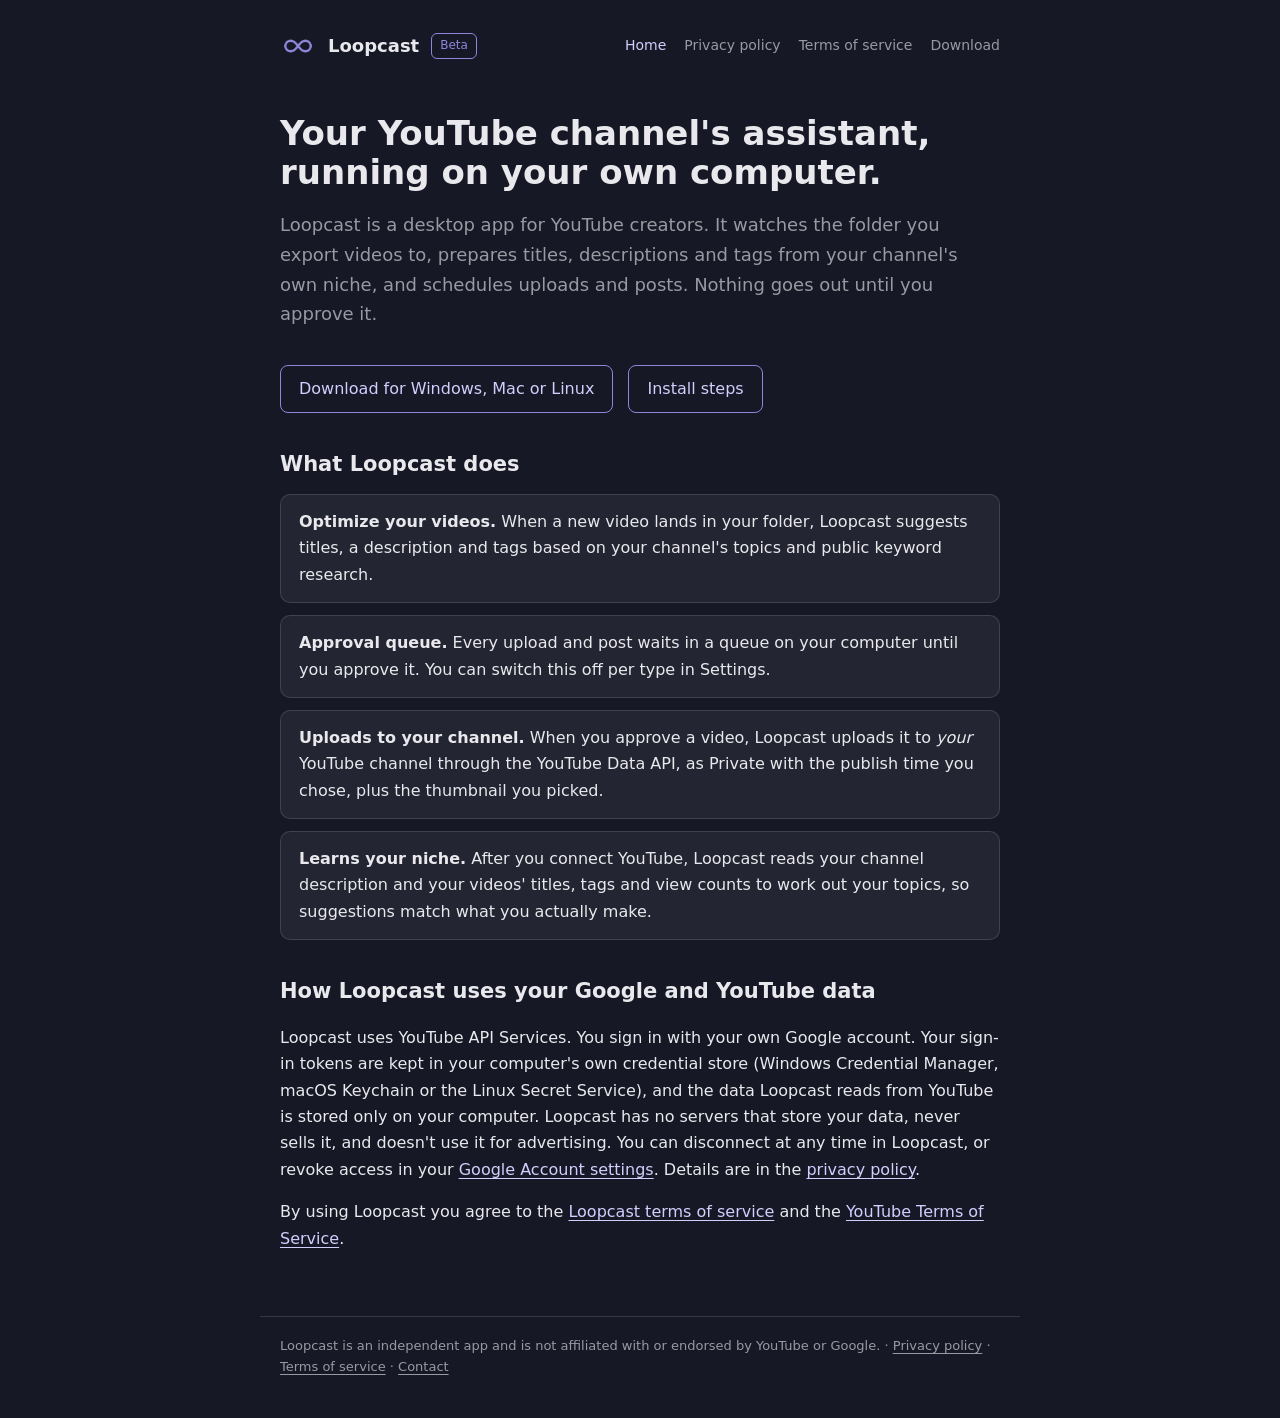
==== docs/index.html @ 0254b3d3 "Add homepage, privacy policy and terms of service for GitHub Pages Co-Authored-By: Claude Opus 5.5 <" ====
<!doctype html>
<html lang="en">
<head>
<meta charset="utf-8">
<meta name="viewport" content="width=device-width, initial-scale=1">
<title>Loopcast: desktop automation for YouTube creators</title>
<meta name="description" content="Loopcast is a desktop app that prepares, schedules and publishes a creator's own YouTube videos, X posts and short clips, with every item waiting for the creator's approval.">
<link rel="icon" href="loopcast-logo-120.png">
<link rel="stylesheet" href="style.css">
</head>
<body>
<header>
  <img src="loopcast-logo-120.png" alt="Loopcast logo">
  <a class="name" href="./">Loopcast</a> <span class="beta">Beta</span>
  <nav><a href="./" aria-current="page">Home</a><a href="privacy/">Privacy policy</a><a href="terms/">Terms of service</a><a href="https://github.com/crystallyons89-ai/loopcast-releases/releases/latest">Download</a></nav>
</header>
<main>
  <h1>Your YouTube channel's assistant, running on your own computer.</h1>
  <p class="lede">Loopcast is a desktop app for YouTube creators. It watches the folder you export videos to, prepares titles, descriptions and tags from your channel's own niche, and schedules uploads and posts. Nothing goes out until you approve it.</p>
  <a class="cta" href="https://github.com/crystallyons89-ai/loopcast-releases/releases/latest">Download for Windows, Mac or Linux</a>
  <a class="cta" href="https://github.com/crystallyons89-ai/loopcast-releases#readme">Install steps</a>

  <h2>What Loopcast does</h2>
  <div class="card"><strong>Optimize your videos.</strong> When a new video lands in your folder, Loopcast suggests titles, a description and tags based on your channel's topics and public keyword research.</div>
  <div class="card"><strong>Approval queue.</strong> Every upload and post waits in a queue on your computer until you approve it. You can switch this off per type in Settings.</div>
  <div class="card"><strong>Uploads to your channel.</strong> When you approve a video, Loopcast uploads it to <em>your</em> YouTube channel through the YouTube Data API, as Private with the publish time you chose, plus the thumbnail you picked.</div>
  <div class="card"><strong>Learns your niche.</strong> After you connect YouTube, Loopcast reads your channel description and your videos' titles, tags and view counts to work out your topics, so suggestions match what you actually make.</div>

  <h2>How Loopcast uses your Google and YouTube data</h2>
  <p>Loopcast uses YouTube API Services. You sign in with your own Google account. Your sign-in tokens are kept in your computer's own credential store (Windows Credential Manager, macOS Keychain or the Linux Secret Service), and the data Loopcast reads from YouTube is stored only on your computer. Loopcast has no servers that store your data, never sells it, and doesn't use it for advertising. You can disconnect at any time in Loopcast, or revoke access in your <a href="https://myaccount.google.com/permissions">Google Account settings</a>. Details are in the <a href="privacy/">privacy policy</a>.</p>
  <p>By using Loopcast you agree to the <a href="terms/">Loopcast terms of service</a> and the <a href="https://www.youtube.com/t/terms">YouTube Terms of Service</a>.</p>
</main>
<footer>
  Loopcast is an independent app and is not affiliated with or endorsed by YouTube or Google. ·
  <a href="privacy/">Privacy policy</a> · <a href="terms/">Terms of service</a> ·
  <a href="https://github.com/crystallyons89-ai/loopcast-releases/issues">Contact</a>
</footer>
</body>
</html>
---- docs/style.css ----
:root {
  --bg: #161826; --surface: #232532; --text: #e9e9ed; --muted: color-mix(in srgb, #e9e9ed 62%, transparent);
  --accent: #9184d9; --accent-300: #d2cefd; --line: color-mix(in srgb, #e9e9ed 14%, transparent);
}
* { box-sizing: border-box; }
html { color-scheme: dark; }
body { margin: 0; background: var(--bg); color: var(--text); font: 16px/1.65 Inter, system-ui, -apple-system, "Segoe UI", sans-serif; }
a { color: var(--accent-300); text-underline-offset: 3px; }
header, main, footer { max-width: 760px; margin: 0 auto; padding: 0 20px; }
header { display: flex; align-items: center; gap: 12px; padding-top: 28px; padding-bottom: 8px; }
header img { width: 36px; height: 36px; border-radius: 8px; }
header .name { font-weight: 600; font-size: 18px; color: var(--text); text-decoration: none; }
header nav { margin-left: auto; display: flex; gap: 18px; font-size: 14px; flex-wrap: wrap; }
header nav a { color: var(--muted); text-decoration: none; }
header nav a:hover, header nav a[aria-current] { color: var(--accent-300); }
.beta { font-size: 12px; padding: 2px 8px; border: 1px solid var(--accent); color: var(--accent); border-radius: 6px; }
main { padding-top: 24px; padding-bottom: 48px; }
h1 { font-weight: 600; font-size: 34px; line-height: 1.15; margin: 18px 0 8px; }
h2 { font-weight: 600; font-size: 21px; margin: 34px 0 8px; }
h3 { font-weight: 600; font-size: 17px; margin: 22px 0 6px; }
.lede { color: var(--muted); font-size: 18px; }
.cta { display: inline-block; margin: 18px 10px 0 0; padding: 10px 18px; border-radius: 8px; border: 1px solid var(--accent); color: var(--accent-300); text-decoration: none; font-weight: 500; }
.cta:hover { background: color-mix(in srgb, var(--accent) 14%, transparent); }
.card { background: var(--surface); border: 1px solid var(--line); border-radius: 10px; padding: 14px 18px; margin: 12px 0; }
table { width: 100%; border-collapse: collapse; font-size: 14px; margin: 10px 0; }
th, td { text-align: left; vertical-align: top; padding: 8px 10px; border-bottom: 1px solid var(--line); }
th { color: var(--muted); font-weight: 500; }
.muted { color: var(--muted); }
footer { padding-bottom: 40px; color: var(--muted); font-size: 13px; border-top: 1px solid var(--line); padding-top: 18px; }
footer a { color: var(--muted); }
@media (max-width: 560px) { h1 { font-size: 28px; } header nav { width: 100%; margin-left: 0; } }
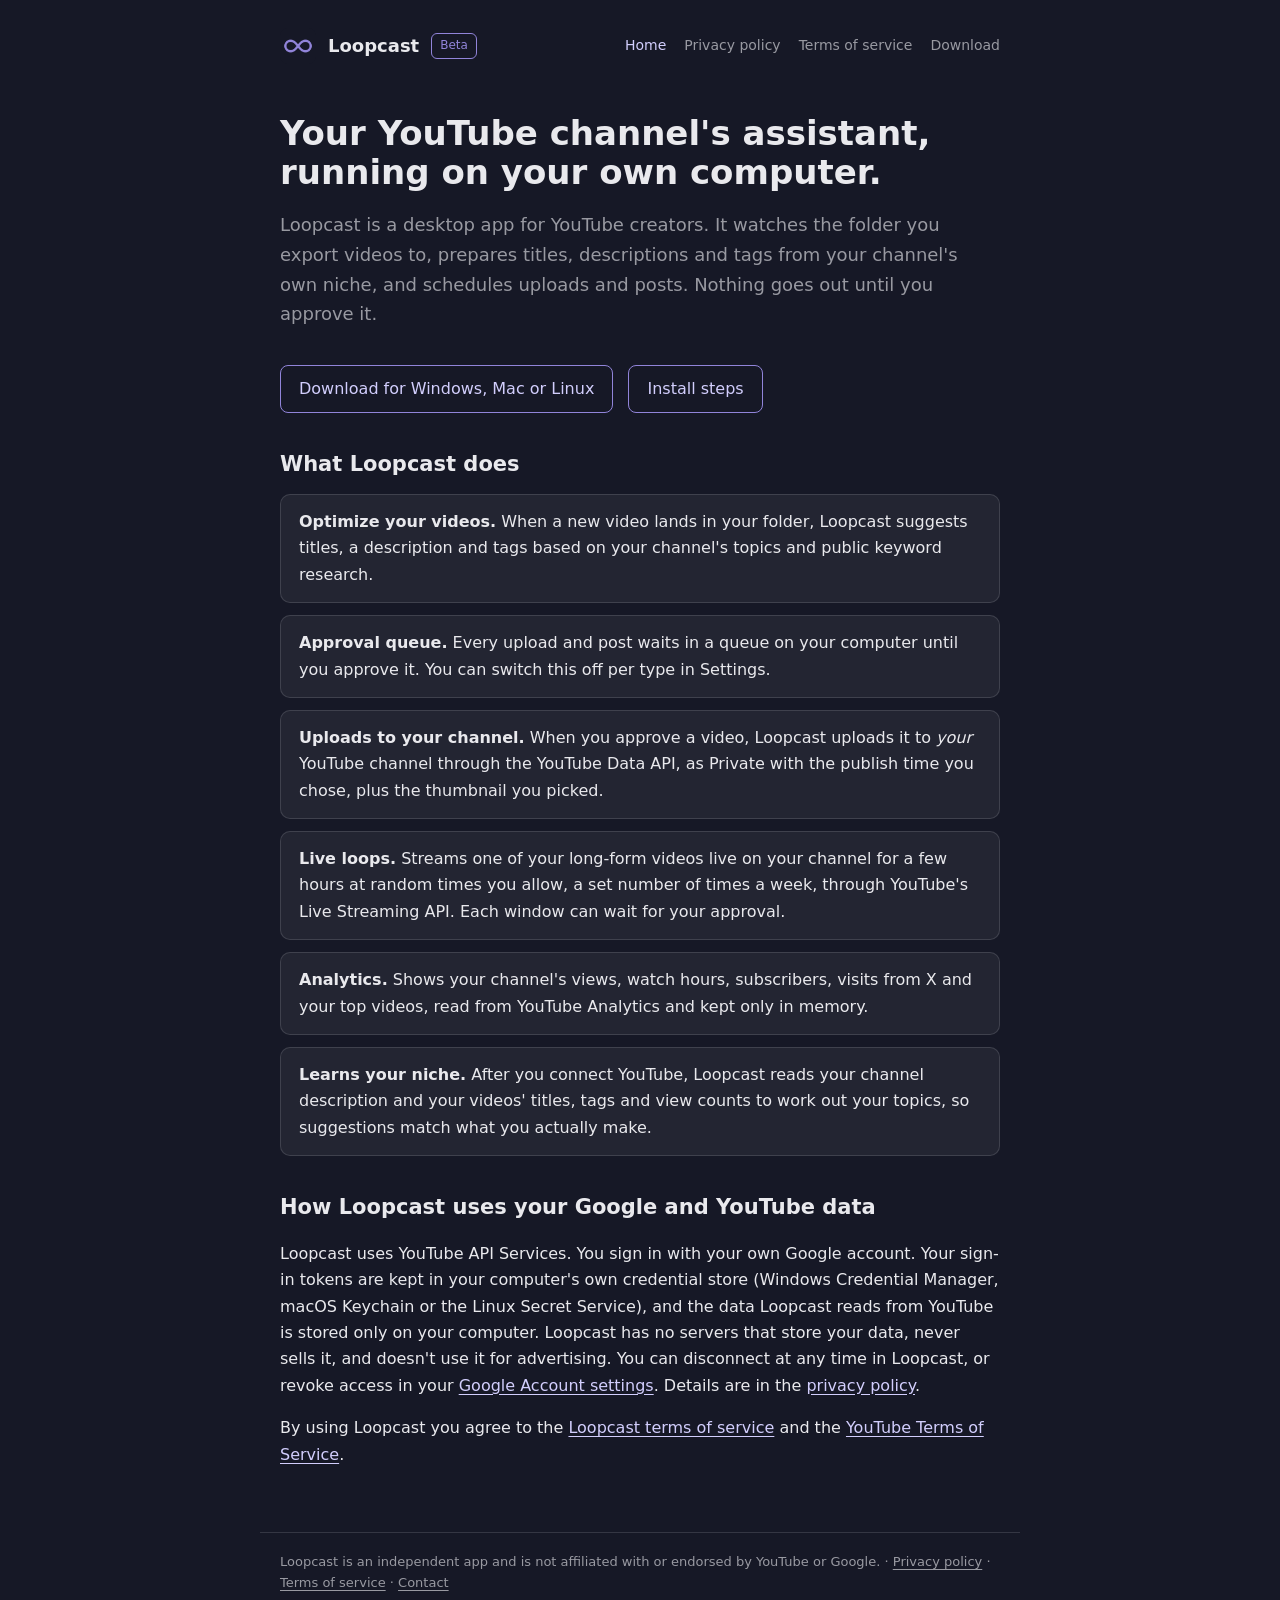
==== commit ebdc244e: "Privacy policy and homepage: live loops and analytics Co-Authored-By: Claude Opus 5.5 <noreply@anthr" ====
--- a/docs/index.html
+++ b/docs/index.html
@@ -24,6 +24,8 @@
   <div class="card"><strong>Optimize your videos.</strong> When a new video lands in your folder, Loopcast suggests titles, a description and tags based on your channel's topics and public keyword research.</div>
   <div class="card"><strong>Approval queue.</strong> Every upload and post waits in a queue on your computer until you approve it. You can switch this off per type in Settings.</div>
   <div class="card"><strong>Uploads to your channel.</strong> When you approve a video, Loopcast uploads it to <em>your</em> YouTube channel through the YouTube Data API, as Private with the publish time you chose, plus the thumbnail you picked.</div>
+  <div class="card"><strong>Live loops.</strong> Streams one of your long-form videos live on your channel for a few hours at random times you allow, a set number of times a week, through YouTube's Live Streaming API. Each window can wait for your approval.</div>
+  <div class="card"><strong>Analytics.</strong> Shows your channel's views, watch hours, subscribers, visits from X and your top videos, read from YouTube Analytics and kept only in memory.</div>
   <div class="card"><strong>Learns your niche.</strong> After you connect YouTube, Loopcast reads your channel description and your videos' titles, tags and view counts to work out your topics, so suggestions match what you actually make.</div>
 
   <h2>How Loopcast uses your Google and YouTube data</h2>
